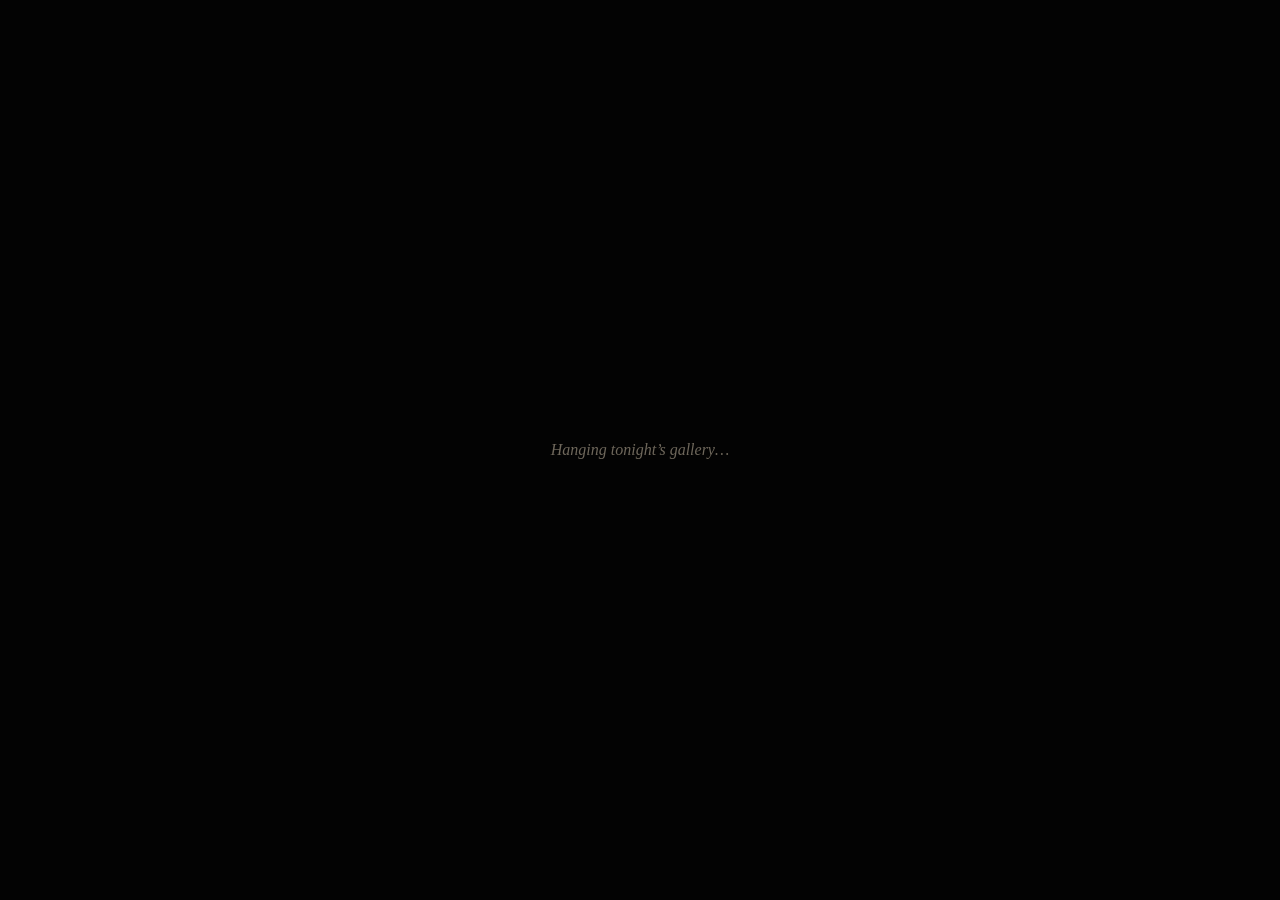
==== site/vision/index.html @ 8272eb39 "The Night Gallery: a WebXR room at /vision/ (visionOS Safari + desktop fallback) Today's painting an" ====
<!doctype html>
<html lang="en">
<head>
  <meta charset="utf-8">
  <meta name="viewport" content="width=device-width, initial-scale=1, viewport-fit=cover">
  <title>The Night Gallery — Morning Masterpieces</title>
  <meta name="description" content="An immersive WebXR gallery: today's masterpiece and the current exhibition, hung at true physical scale.">
  <meta name="theme-color" content="#030303">
  <link rel="icon" href="../icons/icon-192.png">
  <!-- Standalone page: deliberately does NOT use ../styles.css. -->
  <style>
    * { margin: 0; padding: 0; box-sizing: border-box; }
    /* Standalone pages don't get styles.css's global fix — restore hidden's
       authority over authored display values (see CLAUDE.md gotcha). */
    [hidden] { display: none !important; }
    html, body { height: 100%; overflow: hidden; background: #030303; }
    #stage, #stage canvas { position: fixed; inset: 0; width: 100%; height: 100%; }
    #hud {
      position: fixed; inset: 0; display: flex; flex-direction: column;
      align-items: center; justify-content: flex-end; pointer-events: none;
      padding: 0 1.2rem calc(env(safe-area-inset-bottom) + 2rem);
      font-family: 'Palatino', 'Georgia', serif; color: #e8e3d8; text-align: center;
    }
    #hud.insession { display: none; }
    .plate {
      pointer-events: auto; max-width: 34rem;
      background: rgba(18, 16, 13, 0.82); border: 1px solid #2e2a24; border-radius: 12px;
      padding: 1rem 1.3rem 1.2rem;
      -webkit-backdrop-filter: blur(10px); backdrop-filter: blur(10px);
    }
    .eyebrow {
      font-family: -apple-system, system-ui, sans-serif; font-size: 0.68rem; font-weight: 600;
      letter-spacing: 0.18em; text-transform: uppercase; color: #6e675b;
    }
    h1 { font-size: 1.3rem; font-weight: 500; font-style: italic; color: #c8a96e; margin: 0.25rem 0 0.4rem; }
    #hint { font-size: 0.92rem; color: #a49c8c; line-height: 1.5; }
    #enter {
      margin-top: 0.9rem; font-family: -apple-system, system-ui, sans-serif;
      font-size: 1rem; font-weight: 600; color: #1a1408; background: #c8a96e;
      border: none; border-radius: 999px; padding: 0.8rem 1.8rem; cursor: pointer;
    }
    #loading {
      position: fixed; inset: 0; display: grid; place-items: center;
      color: #6e675b; font-family: 'Palatino', Georgia, serif; font-style: italic;
      background: #030303; z-index: 5;
    }
  </style>
</head>
<body>
  <div id="stage"></div>
  <p id="loading">Hanging tonight’s gallery…</p>
  <div id="hud">
    <div class="plate">
      <p class="eyebrow">Morning Masterpieces</p>
      <h1>The Night Gallery</h1>
      <p id="hint">Today’s painting and the current exhibition, hung at their
      true physical size in a dark room. Look at a painting and pinch to walk
      to it; pinch the amber orb beneath a work and the docent speaks from
      beside the canvas.</p>
      <button id="enter" type="button" hidden>Enter the Night Gallery</button>
    </div>
  </div>
  <script type="module" src="gallery.js"></script>
</body>
</html>
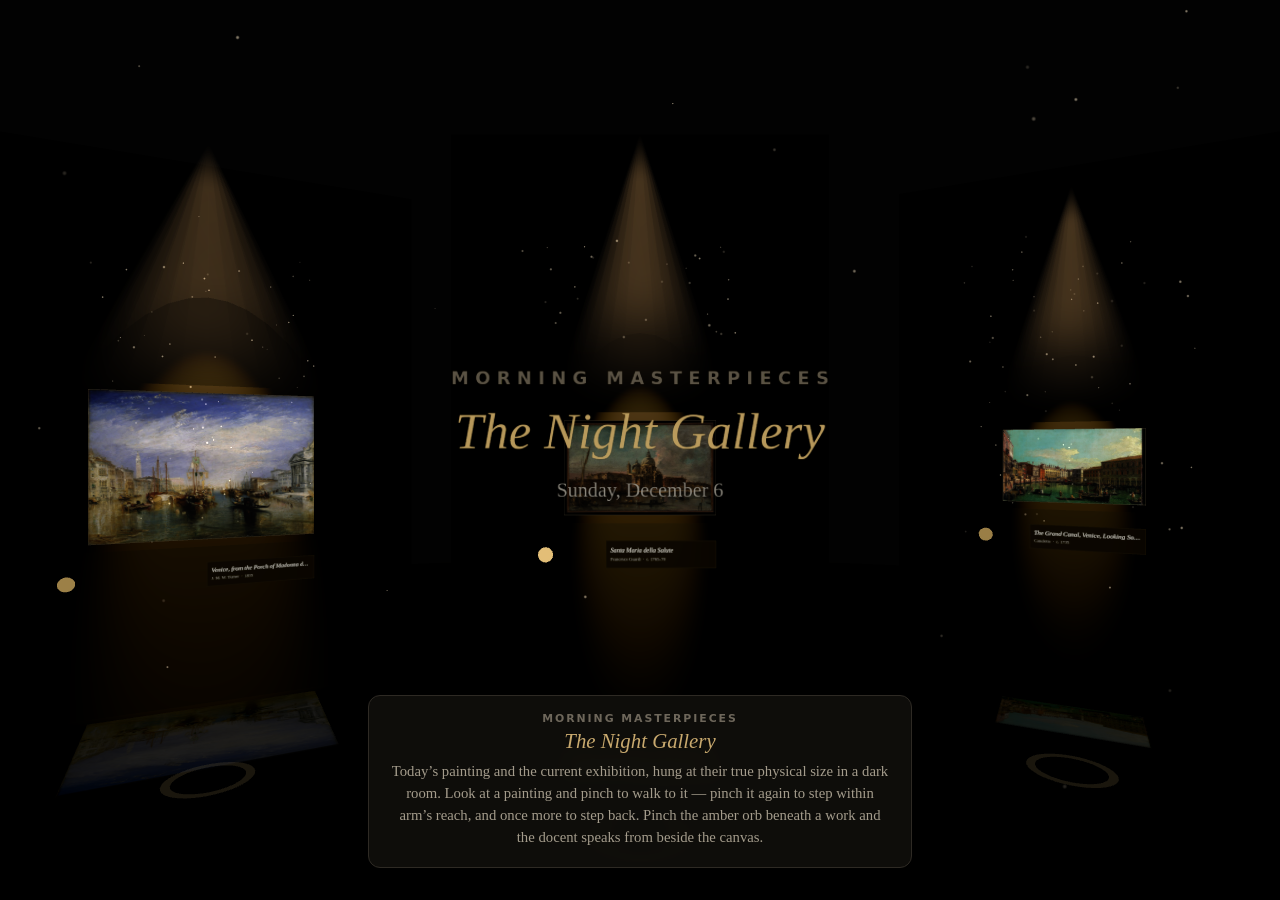
==== commit e7aa7fab: "Night Gallery: arm's-reach viewing without tripping the boundary visionOS fades immersion to passthr" ====
--- a/site/vision/index.html
+++ b/site/vision/index.html
@@ -55,8 +55,9 @@
       <h1>The Night Gallery</h1>
       <p id="hint">Today’s painting and the current exhibition, hung at their
       true physical size in a dark room. Look at a painting and pinch to walk
-      to it; pinch the amber orb beneath a work and the docent speaks from
-      beside the canvas.</p>
+      to it — pinch it again to step within arm’s reach, and once more to
+      step back. Pinch the amber orb beneath a work and the docent speaks
+      from beside the canvas.</p>
       <button id="enter" type="button" hidden>Enter the Night Gallery</button>
     </div>
   </div>
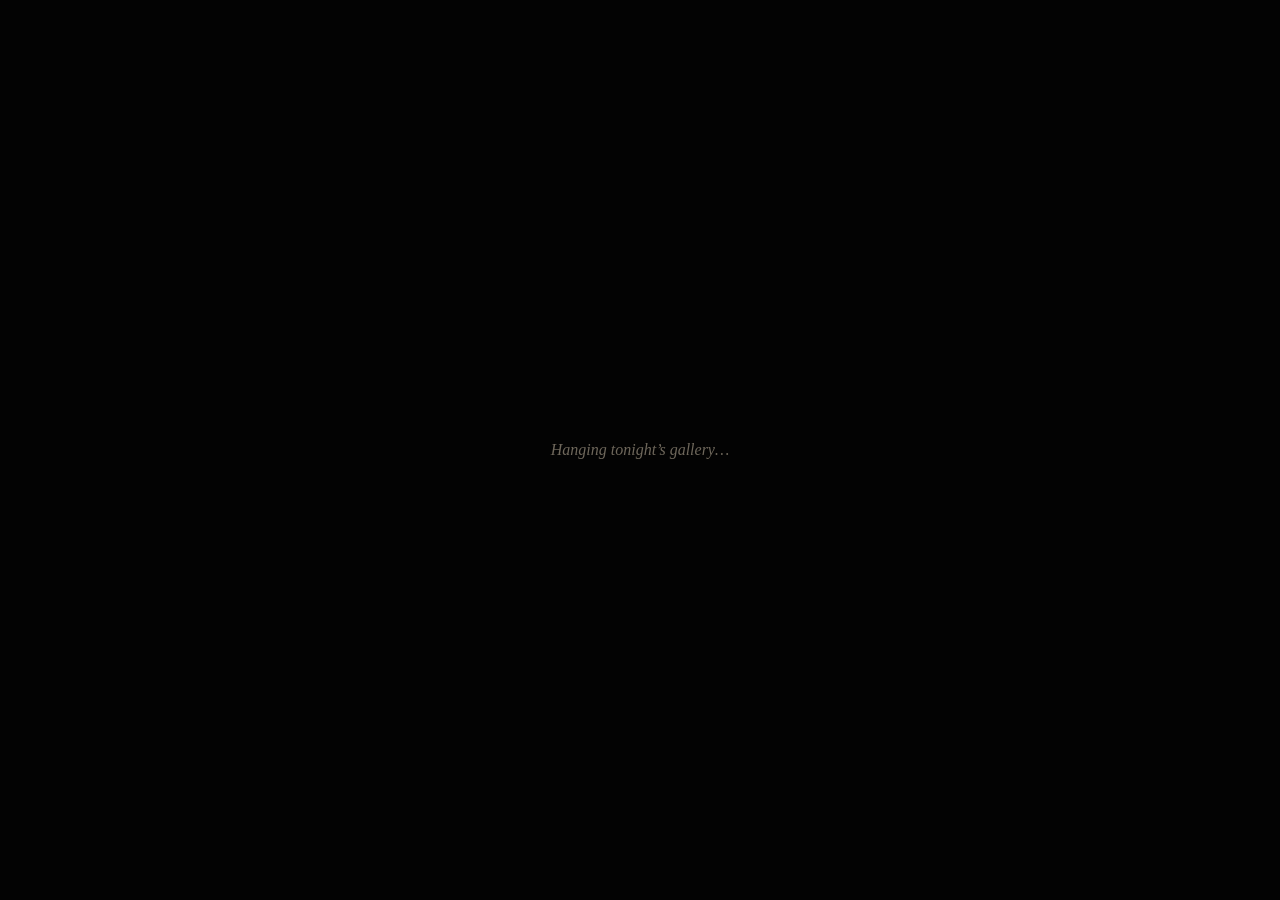
==== commit 27d26dc4: "Night Gallery: reader panels, floor teleports, true facing, docent diagnostics Answering the second " ====
--- a/site/vision/index.html
+++ b/site/vision/index.html
@@ -54,10 +54,9 @@
       <p class="eyebrow">Morning Masterpieces</p>
       <h1>The Night Gallery</h1>
       <p id="hint">Today’s painting and the current exhibition, hung at their
-      true physical size in a dark room. Look at a painting and pinch to walk
-      to it — pinch it again to step within arm’s reach, and once more to
-      step back. Pinch the amber orb beneath a work and the docent speaks
-      from beside the canvas.</p>
+      true physical size in a dark room. Look and pinch: a painting to walk
+      to it (again for arm’s reach), the amber orb to hear the docent, the
+      placard to read the lesson, the floor to stand anywhere.</p>
       <button id="enter" type="button" hidden>Enter the Night Gallery</button>
     </div>
   </div>
